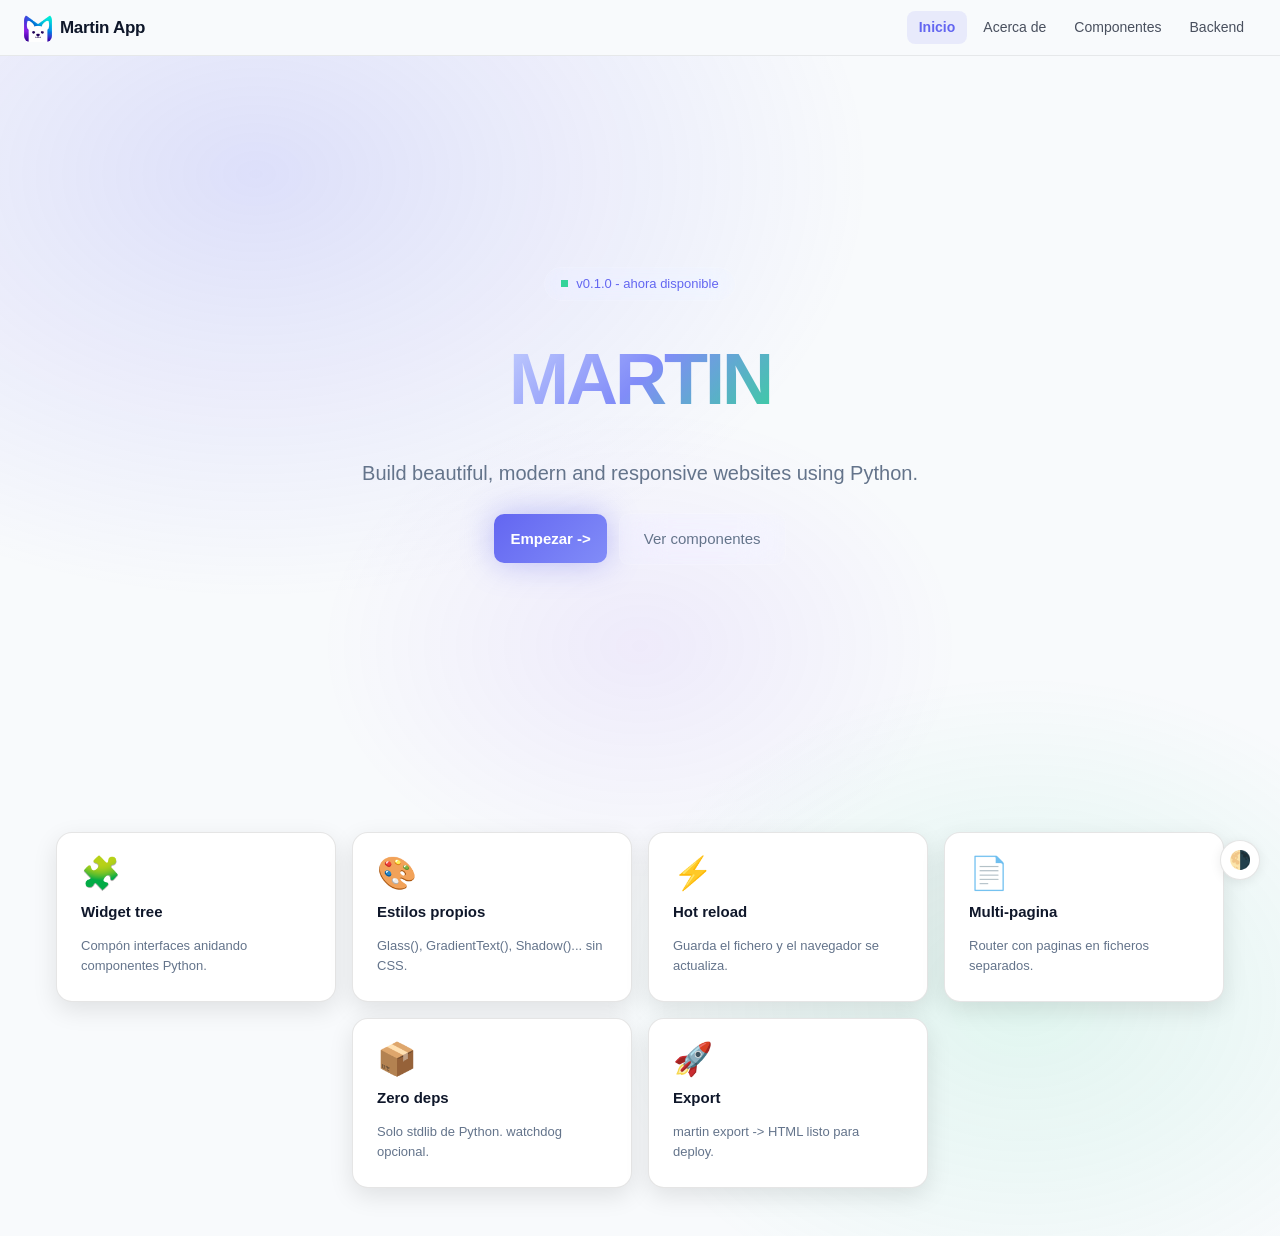
==== index.html @ 36a73778 "first commit" ====
<!DOCTYPE html>
<html lang="es" data-theme="auto">
<head>
  <meta charset="UTF-8">
  <meta name="viewport" content="width=device-width, initial-scale=1.0">
  <title>MARTIN</title>
  <meta name="description" content="Build beautiful, modern and responsive websites using Python.">
  <meta name="robots" content="index,follow,max-snippet:-1,max-image-preview:large">
  <meta property="og:type" content="website">
  <meta property="og:title" content="MARTIN">
  <meta property="og:description" content="Build beautiful, modern and responsive websites using Python.">
  <meta property="og:site_name" content="Martin App">
  <meta property="og:locale" content="es">
  <meta name="twitter:card" content="summary">
  <meta name="twitter:title" content="MARTIN">
  <meta name="twitter:description" content="Build beautiful, modern and responsive websites using Python.">
  <link rel="icon" type="image/webp" href="assets-icon.webp.html">
  <meta http-equiv="X-UA-Compatible" content="IE=edge">
  <meta name="theme-color" content="#6366f1">
  
  


  <link rel="stylesheet" href="css/base.css">
  <link rel="stylesheet" href="css/nav.css">
  <link rel="stylesheet" href="css/index.css">
  <script src="js/select.js" defer></script>
  <script src="js/nav.js" defer></script>
</head>
<body>
  
<nav class="martin-nav"><a href="index.html" class="mn-logo"><img src="assets/icon.webp" alt=""><span>Martin App</span></a><div class="mn-links"><a href="index.html" class="active">Inicio</a><a href="about.html">Acerca de</a><a href="components.html">Componentes</a><a href="api-example.html">Backend</a></div><button class="mn-burger" aria-label="Menú"><span></span><span></span><span></span></button><div class="mn-drawer"><a href="index.html" class="active">Inicio</a><a href="about.html">Acerca de</a><a href="components.html">Componentes</a><a href="api-example.html">Backend</a></div></nav>
  
  <div class="m-0"><div class="m-1"><div class="m-2"><span class="m-3"></span><span class="m-4">v0.1.0 - ahora disponible</span></div><h1 class="m-5">MARTIN</h1><p class="m-6">Build beautiful, modern and responsive websites using Python.</p><div class="m-7"><button class="m-8">Empezar -></button><a href="components.html" class="m-9">Ver componentes</a></div></div><div class="m-10"><div class="m-11"><span class="m-12" aria-hidden="true">🧩</span><h3 class="m-13">Widget tree</h3><span class="m-14">Compón interfaces anidando componentes Python.</span></div><div class="m-15"><span class="m-16" aria-hidden="true">🎨</span><h3 class="m-17">Estilos propios</h3><span class="m-18">Glass(), GradientText(), Shadow()... sin CSS.</span></div><div class="m-19"><span class="m-20" aria-hidden="true">⚡</span><h3 class="m-21">Hot reload</h3><span class="m-22">Guarda el fichero y el navegador se actualiza.</span></div><div class="m-23"><span class="m-24" aria-hidden="true">📄</span><h3 class="m-25">Multi-pagina</h3><span class="m-26">Router con paginas en ficheros separados.</span></div><div class="m-27"><span class="m-28" aria-hidden="true">📦</span><h3 class="m-29">Zero deps</h3><span class="m-30">Solo stdlib de Python. watchdog opcional.</span></div><div class="m-31"><span class="m-32" aria-hidden="true">🚀</span><h3 class="m-33">Export</h3><span class="m-34">martin export -> HTML listo para deploy.</span></div></div><style>@keyframes pulse{0%%,100%%{opacity:1;transform:scale(1)}50%%{opacity:.5;transform:scale(.8)}}</style></div>
  
  <button id="_martin_theme_btn" onclick="window._martinCycleTheme()" title="Cambiar tema" class="m-35" onmouseover="this.style.borderColor='var(--accent)'" onmouseout="this.style.borderColor=''">&#127763;</button>
  
  <script src="js/index.js"></script>
</body>
</html>
---- css/base.css ----
/* Martin — base.css */
*, *::before, *::after { box-sizing: border-box; margin: 0; padding: 0; }
html, body {
  font-family: -apple-system, BlinkMacSystemFont, 'Segoe UI', sans-serif;
  line-height: 1.5; min-height: 100vh;
  background: var(--bg); color: var(--text);
}
img { display: block; max-width: 100%; }
a   { color: inherit; }
@keyframes pulse  { 0%,100%{opacity:1;transform:scale(1)} 50%{opacity:.5;transform:scale(.8)} }
@keyframes fadeUp { from{opacity:0;transform:translateY(20px)} to{opacity:1;transform:translateY(0)} }
@keyframes float  { 0%,100%{transform:translate(0,0) scale(1)} 33%{transform:translate(30px,-20px) scale(1.05)} 66%{transform:translate(-20px,15px) scale(.97)} }
::-webkit-scrollbar { width:6px }
::-webkit-scrollbar-track { background:transparent }
::-webkit-scrollbar-thumb { background:rgba(129,140,248,.3); border-radius:3px }

/* Temas */
[data-theme="light"], .theme-light {
  --bg:#f8fafc; --bg-secondary:#f1f5f9; --surface:#ffffff; --surface-2:#f3f4f6;
  --border:rgba(0,0,0,0.10); --border-input:#d1d5db;
  --text:#0f172a; --text-muted:#64748b; --text-placeholder:#94a3b8;
  --input-bg:#ffffff; --input-color:#0f172a;
  --accent:#6366f1; --accent-hover:#4f46e5;
  --shadow:0 2px 12px rgba(0,0,0,0.08);
  --nav-bg:rgba(248,250,252,0.92); --nav-border:rgba(0,0,0,0.07); --nav-text:rgba(15,23,42,0.70);
  --dropdown-bg:#ffffff;
}
[data-theme="dark"], .theme-dark {
  --bg:#060818; --bg-secondary:#0d1117; --surface:rgba(255,255,255,0.05); --surface-2:rgba(255,255,255,0.03);
  --border:rgba(255,255,255,0.08); --border-input:rgba(255,255,255,0.15);
  --text:#f1f5f9; --text-muted:rgba(148,163,184,0.8); --text-placeholder:rgba(148,163,184,0.45);
  --input-bg:rgba(255,255,255,0.06); --input-color:#f1f5f9;
  --accent:#818cf8; --accent-hover:#6366f1;
  --shadow:0 4px 24px rgba(0,0,0,0.35);
  --nav-bg:rgba(6,8,24,0.88); --nav-border:rgba(255,255,255,0.08); --nav-text:rgba(203,213,225,0.75);
  --dropdown-bg:#1a1d2e;
}
@media (prefers-color-scheme: dark) {
  [data-theme="auto"] {
    --bg:#060818; --bg-secondary:#0d1117; --surface:rgba(255,255,255,0.05); --surface-2:rgba(255,255,255,0.03);
    --border:rgba(255,255,255,0.08); --border-input:rgba(255,255,255,0.15);
    --text:#f1f5f9; --text-muted:rgba(148,163,184,0.8); --text-placeholder:rgba(148,163,184,0.45);
    --input-bg:rgba(255,255,255,0.06); --input-color:#f1f5f9;
    --accent:#818cf8; --accent-hover:#6366f1; --shadow:0 4px 24px rgba(0,0,0,0.35);
    --nav-bg:rgba(6,8,24,0.88); --nav-border:rgba(255,255,255,0.08); --nav-text:rgba(203,213,225,0.75);
    --dropdown-bg:#1a1d2e;
  }
}
@media (prefers-color-scheme: light) {
  [data-theme="auto"] {
    --bg:#f8fafc; --bg-secondary:#f1f5f9; --surface:#ffffff; --surface-2:#f3f4f6;
    --border:rgba(0,0,0,0.10); --border-input:#d1d5db;
    --text:#0f172a; --text-muted:#64748b; --text-placeholder:#94a3b8;
    --input-bg:#ffffff; --input-color:#0f172a;
    --accent:#6366f1; --accent-hover:#4f46e5; --shadow:0 2px 12px rgba(0,0,0,0.08);
    --nav-bg:rgba(248,250,252,0.92); --nav-border:rgba(0,0,0,0.07); --nav-text:rgba(15,23,42,0.70);
    --dropdown-bg:#ffffff;
  }
}

/* Inputs themed */
input:not([type="checkbox"]):not([type="radio"]), select, textarea {
  background: var(--input-bg) !important; color: var(--input-color) !important;
  border-color: var(--border-input) !important;
}
input::placeholder, textarea::placeholder { color: var(--text-placeholder) !important; }
input:focus:not([type="checkbox"]), select:focus, textarea:focus {
  border-color: var(--accent) !important;
  box-shadow: 0 0 0 3px rgba(99,102,241,0.15) !important;
  outline: none !important;
}
.pw-opt, .pw-mopt { color: var(--text) !important; }
.pw-opt:hover, .pw-mopt:hover { background: var(--surface-2) !important; }
---- css/nav.css ----
/* Martin — nav.css */
nav.martin-nav {
  display: flex; align-items: center; padding: 0 24px; height: 56px;
  background: var(--nav-bg); backdrop-filter: blur(20px); -webkit-backdrop-filter: blur(20px);
  border-bottom: 1px solid var(--nav-border);
  position: sticky; top: 0; z-index: 200; gap: 0;
}
nav.martin-nav .mn-logo {
  display: flex; align-items: center; gap: 8px;
  text-decoration: none; font-weight: 800; font-size: 17px;
  letter-spacing: -0.3px; color: var(--text); flex-shrink: 0; margin-right: auto;
}
nav.martin-nav .mn-logo img { height: 28px; width: 28px; object-fit: contain; border-radius: 6px; }
nav.martin-nav .mn-links { display: flex; align-items: center; gap: 4px; }
nav.martin-nav .mn-links a {
  text-decoration: none; font-size: 14px; font-weight: 500; color: var(--nav-text);
  padding: 6px 12px; border-radius: 8px; transition: color .2s, background .2s;
}
nav.martin-nav .mn-links a:hover { color: var(--text); background: rgba(128,128,128,0.08); }
nav.martin-nav .mn-links a.active { color: var(--accent); font-weight: 600; background: rgba(99,102,241,0.10); }
nav.martin-nav .mn-burger {
  display: none; flex-direction: column; justify-content: center; align-items: center;
  gap: 5px; width: 40px; height: 40px; background: none; border: none;
  cursor: pointer; padding: 4px; border-radius: 8px; transition: background .2s; flex-shrink: 0;
}
nav.martin-nav .mn-burger:hover { background: rgba(128,128,128,0.1); }
nav.martin-nav .mn-burger span {
  display: block; width: 22px; height: 2px; background: var(--text);
  border-radius: 2px; transition: transform .25s, opacity .25s;
}
nav.martin-nav.mn-open .mn-burger span:nth-child(1) { transform: translateY(7px) rotate(45deg); }
nav.martin-nav.mn-open .mn-burger span:nth-child(2) { opacity: 0; transform: scaleX(0); }
nav.martin-nav.mn-open .mn-burger span:nth-child(3) { transform: translateY(-7px) rotate(-45deg); }
nav.martin-nav .mn-drawer {
  display: none; position: fixed; top: 56px; left: 0; right: 0;
  background: var(--nav-bg); backdrop-filter: blur(20px); -webkit-backdrop-filter: blur(20px);
  border-bottom: 1px solid var(--nav-border);
  padding: 12px 16px 16px; flex-direction: column; gap: 4px;
  z-index: 199; box-shadow: 0 8px 32px rgba(0,0,0,0.15);
}
nav.martin-nav.mn-open .mn-drawer { display: flex; }
nav.martin-nav .mn-drawer a {
  text-decoration: none; font-size: 15px; font-weight: 500; color: var(--nav-text);
  padding: 10px 14px; border-radius: 10px; transition: color .15s, background .15s;
}
nav.martin-nav .mn-drawer a:hover { color: var(--text); background: rgba(128,128,128,0.08); }
nav.martin-nav .mn-drawer a.active { color: var(--accent); font-weight: 600; background: rgba(99,102,241,0.10); }
@media (max-width: 640px) {
  nav.martin-nav .mn-links { display: none; }
  nav.martin-nav .mn-burger { display: flex; }
}
---- css/index.css ----
/* index.css */

/* global */
*, *::before, *::after { box-sizing: border-box; margin: 0; padding: 0; }
    body { font-family: -apple-system, BlinkMacSystemFont, 'Segoe UI', sans-serif;
           line-height: 1.5; min-height: 100vh; }
    img { display: block; max-width: 100%; }
    a { color: inherit; }
    
/* ── Tema claro ── */
[data-theme="light"], .theme-light {
  --bg:           #f8fafc;
  --bg-secondary: #f1f5f9;
  --surface:      #ffffff;
  --surface-2:    #f3f4f6;
  --border:       rgba(0,0,0,0.10);
  --border-input: #d1d5db;
  --text:         #0f172a;
  --text-muted:   #64748b;
  --text-placeholder: #94a3b8;
  --input-bg:     #ffffff;
  --input-color:  #0f172a;
  --accent:       #6366f1;
  --accent-hover: #4f46e5;
  --glass-bg:     rgba(255,255,255,0.65);
  --glass-border: rgba(0,0,0,0.08);
  --shadow:       0 2px 12px rgba(0,0,0,0.08);
  --nav-bg:       rgba(248,250,252,0.90);
  --nav-border:   rgba(0,0,0,0.07);
  --nav-text:     rgba(15,23,42,0.75);
  --dropdown-bg:  #ffffff;
}

/* ── Tema oscuro ── */
[data-theme="dark"], .theme-dark {
  --bg:           #060818;
  --bg-secondary: #0d1117;
  --surface:      rgba(255,255,255,0.05);
  --surface-2:    rgba(255,255,255,0.03);
  --border:       rgba(255,255,255,0.08);
  --border-input: rgba(255,255,255,0.15);
  --text:         #f1f5f9;
  --text-muted:   rgba(148,163,184,0.8);
  --text-placeholder: rgba(148,163,184,0.45);
  --input-bg:     rgba(255,255,255,0.06);
  --input-color:  #f1f5f9;
  --accent:       #818cf8;
  --accent-hover: #6366f1;
  --glass-bg:     rgba(255,255,255,0.07);
  --glass-border: rgba(255,255,255,0.12);
  --shadow:       0 4px 24px rgba(0,0,0,0.35);
  --nav-bg:       rgba(6,8,24,0.85);
  --nav-border:   rgba(255,255,255,0.08);
  --nav-text:     rgba(203,213,225,0.75);
  --dropdown-bg:  #1a1d2e;
}

/* ── Auto: usa preferencia del sistema ── */
@media (prefers-color-scheme: dark) {
  [data-theme="auto"] {
    --bg:           #060818;
    --bg-secondary: #0d1117;
    --surface:      rgba(255,255,255,0.05);
    --surface-2:    rgba(255,255,255,0.03);
    --border:       rgba(255,255,255,0.08);
    --border-input: rgba(255,255,255,0.15);
    --text:         #f1f5f9;
    --text-muted:   rgba(148,163,184,0.8);
    --text-placeholder: rgba(148,163,184,0.45);
    --input-bg:     rgba(255,255,255,0.06);
    --input-color:  #f1f5f9;
    --accent:       #818cf8;
    --accent-hover: #6366f1;
    --glass-bg:     rgba(255,255,255,0.07);
    --glass-border: rgba(255,255,255,0.12);
    --shadow:       0 4px 24px rgba(0,0,0,0.35);
    --nav-bg:       rgba(6,8,24,0.85);
    --nav-border:   rgba(255,255,255,0.08);
    --nav-text:     rgba(203,213,225,0.75);
  --dropdown-bg:  #1a1d2e;
  }
}
@media (prefers-color-scheme: light) {
  [data-theme="auto"] {
    --bg:           #f8fafc;
    --bg-secondary: #f1f5f9;
    --surface:      #ffffff;
    --surface-2:    #f3f4f6;
    --border:       rgba(0,0,0,0.10);
    --border-input: #d1d5db;
    --text:         #0f172a;
    --text-muted:   #64748b;
    --text-placeholder: #94a3b8;
    --input-bg:     #ffffff;
    --input-color:  #0f172a;
    --accent:       #6366f1;
    --accent-hover: #4f46e5;
    --glass-bg:     rgba(255,255,255,0.65);
    --glass-border: rgba(0,0,0,0.08);
    --shadow:       0 2px 12px rgba(0,0,0,0.08);
    --nav-bg:       rgba(248,250,252,0.90);
    --nav-border:   rgba(0,0,0,0.07);
    --nav-text:     rgba(15,23,42,0.75);
  --dropdown-bg:  #ffffff;
  }
}

/* ── Estilos base que usan las variables ── */
html, body {
  background: var(--bg);
  color: var(--text);
}

/* Inputs themed */
input:not([type="checkbox"]):not([type="radio"]),
select,
textarea {
  background:   var(--input-bg)     !important;
  color:        var(--input-color)  !important;
  border-color: var(--border-input) !important;
}
input::placeholder,
textarea::placeholder {
  color: var(--text-placeholder) !important;
}
input:focus:not([type="checkbox"]),
select:focus,
textarea:focus {
  border-color: var(--accent) !important;
  box-shadow: 0 0 0 3px rgba(99,102,241,0.15) !important;
  outline: none !important;
}

/* Select nativo */
select {
  background: var(--input-bg) !important;
  color: var(--input-color) !important;
}

/* Select custom dropdown */
.pw-select-drop {
  background: var(--surface) !important;
  border-color: var(--border-input) !important;
  backdrop-filter: blur(12px);
}
.pw-opt, .pw-mopt {
  color: var(--text) !important;
}
.pw-opt:hover, .pw-mopt:hover {
  background: var(--surface-2) !important;
}

/* inline */
.m-0 { display: flex; flex-direction: column; gap: 8px; align-items: stretch; justify-content: flex-start; background: radial-gradient(ellipse 80% 60% at 20% 10%, rgba(99,102,241,0.18) 0%, transparent 60%), radial-gradient(ellipse 60% 50% at 80% 80%, rgba(52,211,153,0.12) 0%, transparent 55%), radial-gradient(ellipse 50% 40% at 50% 50%, rgba(124,58,237,0.08) 0%, transparent 50%), var(--bg); min-height: 100vh; color: var(--text) }
.m-1 { display: flex; flex-direction: column; gap: 24px; align-items: stretch; justify-content: flex-start; align-items: center; text-align: center; min-height: 80vh; justify-content: center; padding: 80px }
.m-2 { display: flex; flex-direction: row; gap: 8px; align-items: center; justify-content: flex-start; background: rgba(255,255,255,0.06); backdrop-filter: blur(12px) saturate(180%); -webkit-backdrop-filter: blur(12px) saturate(180%); border: 1px solid rgba(255,255,255,0.12); border-radius: 999px; padding: 6px 16px; display: inline-flex; align-items: center }
.m-3 { width:7px;height:7px;border-radius:50%%;background:#34d399;animation:pulse 2s infinite }
.m-4 { font-size: 13px; color: var(--accent) }
.m-5 { background: linear-gradient(135deg, #c7d2fe, #818cf8, #34d399); -webkit-background-clip: text; background-clip: text; -webkit-text-fill-color: transparent; color: transparent; font-size: 72px; font-weight: 800; letter-spacing: -3px }
.m-6 { font-size: 20px; color: var(--text-muted); line-height: 1.6 }
.m-7 { display: flex; flex-direction: row; gap: 12px; align-items: center; justify-content: flex-start }
.m-8 { background: #3b82f6; color: #fff; border: none; padding: 8px 16px; border-radius: 6px; cursor: pointer; font-size: 14px; font-weight: 500; display: inline-flex; align-items: center; gap: 6px; text-decoration: none; border: none; font-size: 15px; font-weight: 700; box-shadow: 0 0 32px rgba(99,102,241,0.4); padding: 16px; color: white; background: linear-gradient(135deg, #6366f1, #818cf8); border-radius: 10px }
.m-9 { background: #3b82f6; color: #fff; border: none; padding: 8px 16px; border-radius: 6px; cursor: pointer; font-size: 14px; font-weight: 500; display: inline-flex; align-items: center; gap: 6px; text-decoration: none; background: rgba(255,255,255,0.06); backdrop-filter: blur(20px) saturate(180%); -webkit-backdrop-filter: blur(20px) saturate(180%); border: 1px solid rgba(255,255,255,0.12); border-radius: 10px; color: var(--text-muted); font-size: 15px; padding: 14px 24px }
.m-10 { display: flex; flex-direction: row; gap: 16px; align-items: center; justify-content: flex-start; flex-wrap: wrap; justify-content: center; padding: 48px }
.m-11 { display: flex; flex-direction: column; gap: 12px; align-items: stretch; justify-content: flex-start; background: var(--surface); border: 1px solid var(--border); border-radius: 16px; box-shadow: 0px 8px 24px 0px rgba(0,0,0,0.1); width: 280px; transition: transform 0.2s; padding: 24px }
.m-12 { font-size: 32px; line-height: 1; display:inline-flex; align-items:center }
.m-13 { font-size: 15px; color: var(--text); font-weight: 700 }
.m-14 { font-size: 13px; color: var(--text-muted); line-height: 1.6 }
.m-15 { display: flex; flex-direction: column; gap: 12px; align-items: stretch; justify-content: flex-start; background: var(--surface); border: 1px solid var(--border); border-radius: 16px; box-shadow: 0px 8px 24px 0px rgba(0,0,0,0.1); width: 280px; transition: transform 0.2s; padding: 24px }
.m-16 { font-size: 32px; line-height: 1; display:inline-flex; align-items:center }
.m-17 { font-size: 15px; color: var(--text); font-weight: 700 }
.m-18 { font-size: 13px; color: var(--text-muted); line-height: 1.6 }
.m-19 { display: flex; flex-direction: column; gap: 12px; align-items: stretch; justify-content: flex-start; background: var(--surface); border: 1px solid var(--border); border-radius: 16px; box-shadow: 0px 8px 24px 0px rgba(0,0,0,0.1); width: 280px; transition: transform 0.2s; padding: 24px }
.m-20 { font-size: 32px; line-height: 1; display:inline-flex; align-items:center }
.m-21 { font-size: 15px; color: var(--text); font-weight: 700 }
.m-22 { font-size: 13px; color: var(--text-muted); line-height: 1.6 }
.m-23 { display: flex; flex-direction: column; gap: 12px; align-items: stretch; justify-content: flex-start; background: var(--surface); border: 1px solid var(--border); border-radius: 16px; box-shadow: 0px 8px 24px 0px rgba(0,0,0,0.1); width: 280px; transition: transform 0.2s; padding: 24px }
.m-24 { font-size: 32px; line-height: 1; display:inline-flex; align-items:center }
.m-25 { font-size: 15px; color: var(--text); font-weight: 700 }
.m-26 { font-size: 13px; color: var(--text-muted); line-height: 1.6 }
.m-27 { display: flex; flex-direction: column; gap: 12px; align-items: stretch; justify-content: flex-start; background: var(--surface); border: 1px solid var(--border); border-radius: 16px; box-shadow: 0px 8px 24px 0px rgba(0,0,0,0.1); width: 280px; transition: transform 0.2s; padding: 24px }
.m-28 { font-size: 32px; line-height: 1; display:inline-flex; align-items:center }
.m-29 { font-size: 15px; color: var(--text); font-weight: 700 }
.m-30 { font-size: 13px; color: var(--text-muted); line-height: 1.6 }
.m-31 { display: flex; flex-direction: column; gap: 12px; align-items: stretch; justify-content: flex-start; background: var(--surface); border: 1px solid var(--border); border-radius: 16px; box-shadow: 0px 8px 24px 0px rgba(0,0,0,0.1); width: 280px; transition: transform 0.2s; padding: 24px }
.m-32 { font-size: 32px; line-height: 1; display:inline-flex; align-items:center }
.m-33 { font-size: 15px; color: var(--text); font-weight: 700 }
.m-34 { font-size: 13px; color: var(--text-muted); line-height: 1.6 }
.m-35 { position:fixed;bottom:20px;right:20px;z-index:9999;        width:40px;height:40px;border-radius:50%;font-size:18px;        border:1px solid var(--border);background:var(--surface);        cursor:pointer;box-shadow:var(--shadow);backdrop-filter:blur(12px);transition:all .2s }
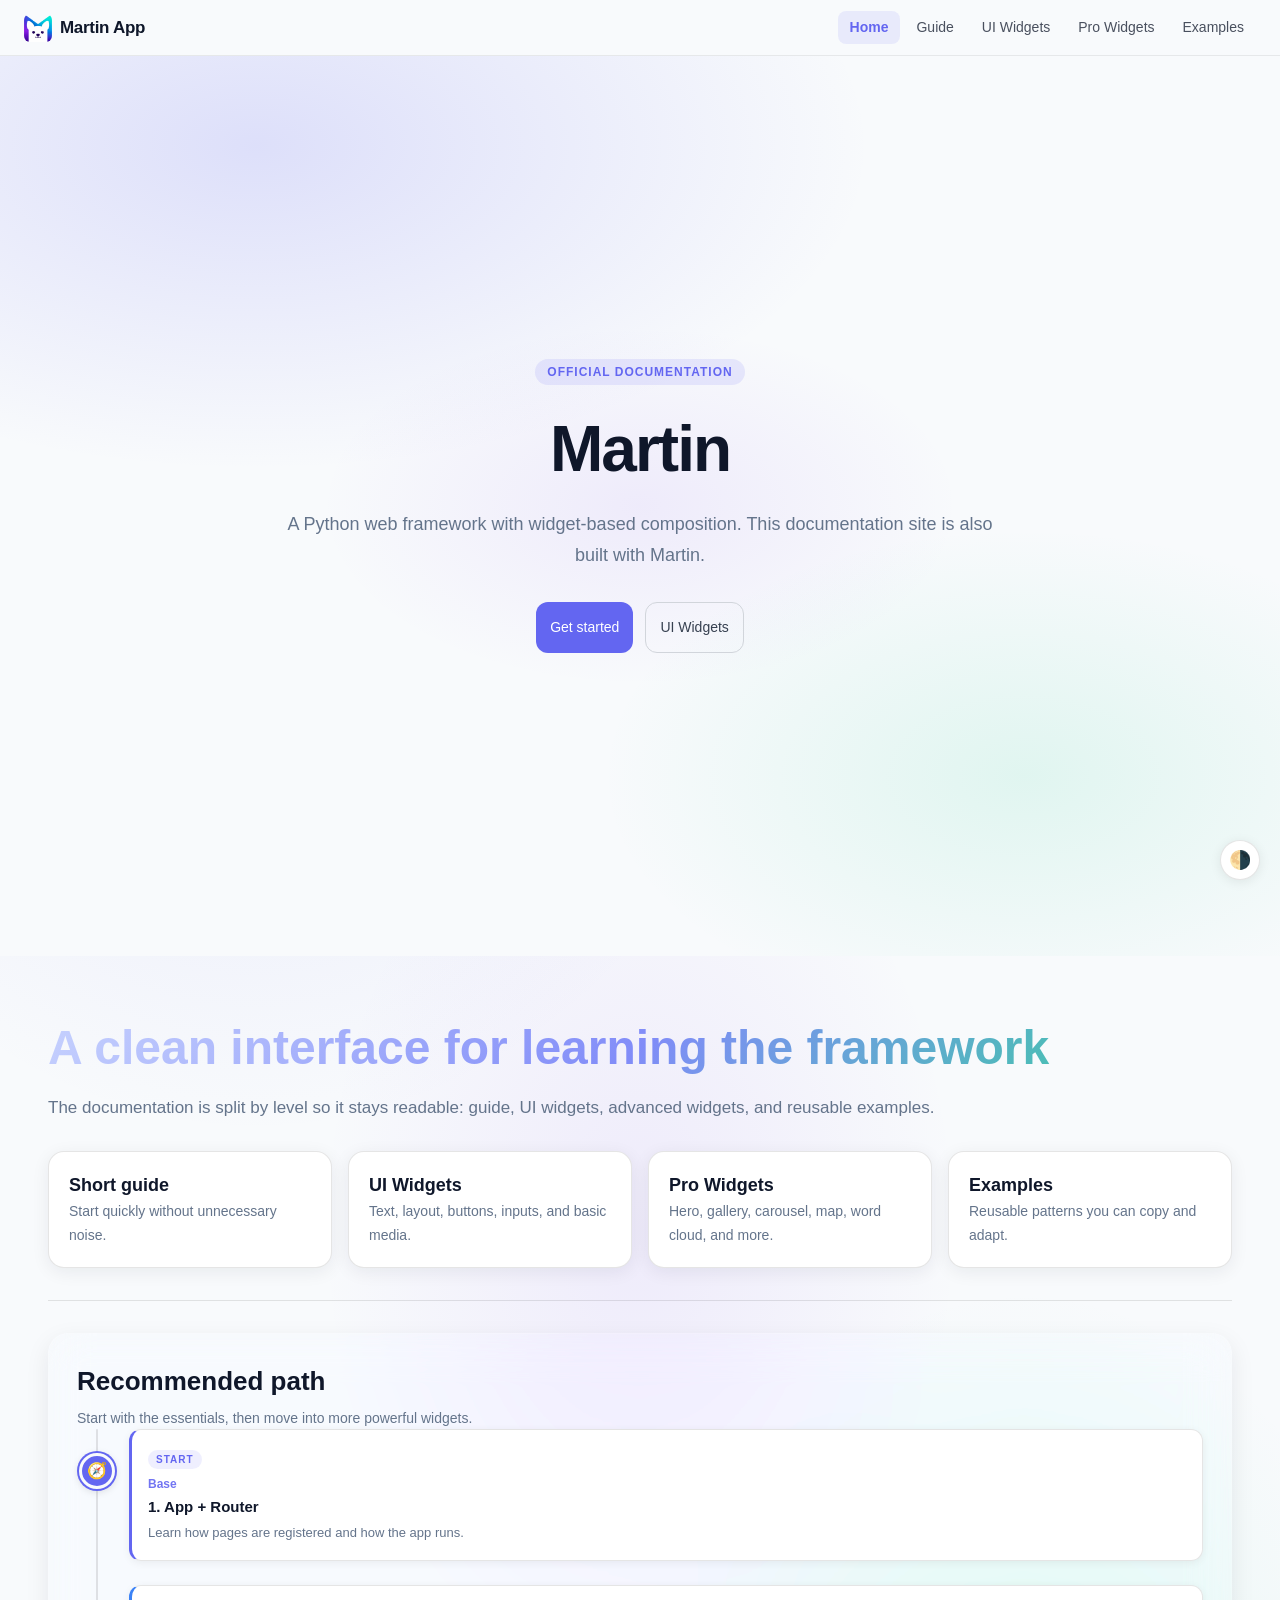
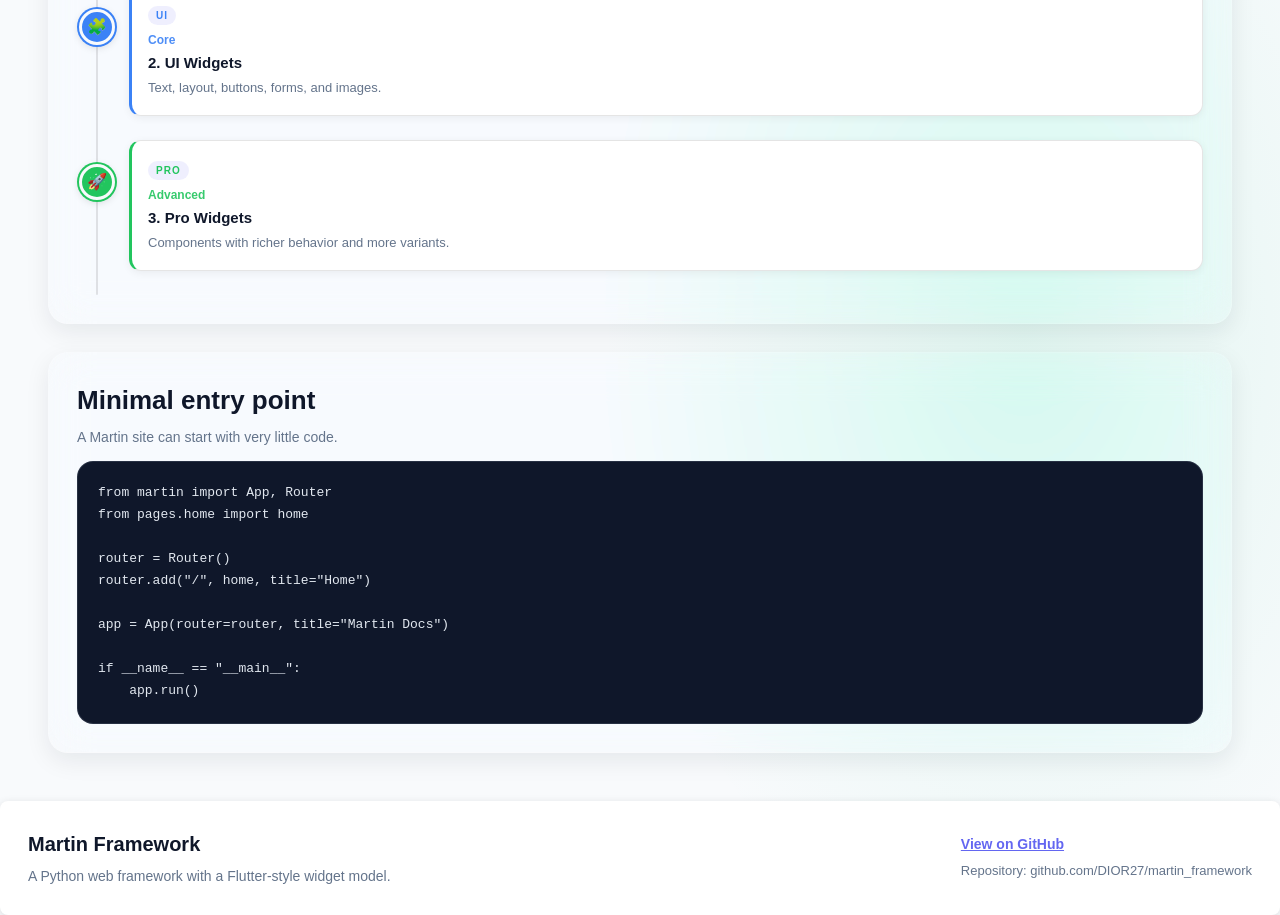
==== commit 6d79ca35: "up: site" ====
--- a/index.html
+++ b/index.html
@@ -3,17 +3,17 @@
 <head>
   <meta charset="UTF-8">
   <meta name="viewport" content="width=device-width, initial-scale=1.0">
-  <title>MARTIN</title>
-  <meta name="description" content="Build beautiful, modern and responsive websites using Python.">
+  <title>Martin Docs</title>
+  <meta name="description" content="Clean documentation for the Martin framework.">
   <meta name="robots" content="index,follow,max-snippet:-1,max-image-preview:large">
   <meta property="og:type" content="website">
-  <meta property="og:title" content="MARTIN">
-  <meta property="og:description" content="Build beautiful, modern and responsive websites using Python.">
+  <meta property="og:title" content="Martin Docs">
+  <meta property="og:description" content="Clean documentation for the Martin framework.">
   <meta property="og:site_name" content="Martin App">
   <meta property="og:locale" content="es">
   <meta name="twitter:card" content="summary">
-  <meta name="twitter:title" content="MARTIN">
-  <meta name="twitter:description" content="Build beautiful, modern and responsive websites using Python.">
+  <meta name="twitter:title" content="Martin Docs">
+  <meta name="twitter:description" content="Clean documentation for the Martin framework.">
   <link rel="icon" type="image/webp" href="assets-icon.webp.html">
   <meta http-equiv="X-UA-Compatible" content="IE=edge">
   <meta name="theme-color" content="#6366f1">
@@ -29,11 +29,20 @@
 </head>
 <body>
   
-<nav class="martin-nav"><a href="index.html" class="mn-logo"><img src="assets/icon.webp" alt=""><span>Martin App</span></a><div class="mn-links"><a href="index.html" class="active">Inicio</a><a href="about.html">Acerca de</a><a href="components.html">Componentes</a><a href="api-example.html">Backend</a></div><button class="mn-burger" aria-label="Menú"><span></span><span></span><span></span></button><div class="mn-drawer"><a href="index.html" class="active">Inicio</a><a href="about.html">Acerca de</a><a href="components.html">Componentes</a><a href="api-example.html">Backend</a></div></nav>
+<nav class="martin-nav"><a href="index.html" class="mn-logo"><img src="assets/icon.webp" alt=""><span>Martin App</span></a><div class="mn-links"><a href="index.html" class="active">Home</a><a href="getting-started.html">Guide</a><a href="widgets-ui.html">UI Widgets</a><a href="widgets-pro.html">Pro Widgets</a><a href="examples.html">Examples</a></div><button class="mn-burger" aria-label="Menú"><span></span><span></span><span></span></button><div class="mn-drawer"><a href="index.html" class="active">Home</a><a href="getting-started.html">Guide</a><a href="widgets-ui.html">UI Widgets</a><a href="widgets-pro.html">Pro Widgets</a><a href="examples.html">Examples</a></div></nav>
   
-  <div class="m-0"><div class="m-1"><div class="m-2"><span class="m-3"></span><span class="m-4">v0.1.0 - ahora disponible</span></div><h1 class="m-5">MARTIN</h1><p class="m-6">Build beautiful, modern and responsive websites using Python.</p><div class="m-7"><button class="m-8">Empezar -></button><a href="components.html" class="m-9">Ver componentes</a></div></div><div class="m-10"><div class="m-11"><span class="m-12" aria-hidden="true">🧩</span><h3 class="m-13">Widget tree</h3><span class="m-14">Compón interfaces anidando componentes Python.</span></div><div class="m-15"><span class="m-16" aria-hidden="true">🎨</span><h3 class="m-17">Estilos propios</h3><span class="m-18">Glass(), GradientText(), Shadow()... sin CSS.</span></div><div class="m-19"><span class="m-20" aria-hidden="true">⚡</span><h3 class="m-21">Hot reload</h3><span class="m-22">Guarda el fichero y el navegador se actualiza.</span></div><div class="m-23"><span class="m-24" aria-hidden="true">📄</span><h3 class="m-25">Multi-pagina</h3><span class="m-26">Router con paginas en ficheros separados.</span></div><div class="m-27"><span class="m-28" aria-hidden="true">📦</span><h3 class="m-29">Zero deps</h3><span class="m-30">Solo stdlib de Python. watchdog opcional.</span></div><div class="m-31"><span class="m-32" aria-hidden="true">🚀</span><h3 class="m-33">Export</h3><span class="m-34">martin export -> HTML listo para deploy.</span></div></div><style>@keyframes pulse{0%%,100%%{opacity:1;transform:scale(1)}50%%{opacity:.5;transform:scale(.8)}}</style></div>
-  
-  <button id="_martin_theme_btn" onclick="window._martinCycleTheme()" title="Cambiar tema" class="m-35" onmouseover="this.style.borderColor='var(--accent)'" onmouseout="this.style.borderColor=''">&#127763;</button>
+  <div class="m-0"><div class="m-1"><div class="m-2"><div class="m-3"><div class="m-4"><div class="m-5"><span class="m-6">Official documentation</span></div><div class="m-7"><h1 class="m-8">Martin</h1></div><div class="m-9"><p class="m-10">A Python web framework with widget-based composition. This documentation site is also built with Martin.</p></div><div class="m-11"><a href="getting-started.html" class="m-12">Get started</a><a href="widgets-ui.html" class="m-13">UI Widgets</a></div></div></div></div></div><div class="m-14"><div class="m-15"><h1 class="m-16">A clean interface for learning the framework</h1><p class="m-17">The documentation is split by level so it stays readable: guide, UI widgets, advanced widgets, and reusable examples.</p></div><div class="m-18"><div class="m-19"><h3 class="m-20">Short guide</h3><span class="m-21">Start quickly without unnecessary noise.</span></div><div class="m-22"><h3 class="m-23">UI Widgets</h3><span class="m-24">Text, layout, buttons, inputs, and basic media.</span></div><div class="m-25"><h3 class="m-26">Pro Widgets</h3><span class="m-27">Hero, gallery, carousel, map, word cloud, and more.</span></div><div class="m-28"><h3 class="m-29">Examples</h3><span class="m-30">Reusable patterns you can copy and adapt.</span></div></div><div class="m-31"></div><div class="m-32"><div class="m-33"><h2 class="m-34">Recommended path</h2><span class="m-35">Start with the essentials, then move into more powerful widgets.</span></div><div class="m-36"><div class="m-37"></div><div class="m-38"><div class="m-39">🧭</div><div class="m-40"><span class="m-41">Start</span><br><span class="m-42">Base</span><div class="m-43">1. App + Router</div><div class="m-44">Learn how pages are registered and how the app runs.</div></div></div><div class="m-45"><div class="m-46">🧩</div><div class="m-47"><span class="m-48">UI</span><br><span class="m-49">Core</span><div class="m-50">2. UI Widgets</div><div class="m-51">Text, layout, buttons, forms, and images.</div></div></div><div class="m-52"><div class="m-53">🚀</div><div class="m-54"><span class="m-55">Pro</span><br><span class="m-56">Advanced</span><div class="m-57">3. Pro Widgets</div><div class="m-58">Components with richer behavior and more variants.</div></div></div></div></div><div class="m-59"><div class="m-60"><h2 class="m-61">Minimal entry point</h2><span class="m-62">A Martin site can start with very little code.</span></div><pre class="m-63"><code>from martin import App, Router
+from pages.home import home
+
+router = Router()
+router.add("/", home, title="Home")
+
+app = App(router=router, title="Martin Docs")
+
+if __name__ == "__main__":
+    app.run()</code></pre></div></div></div>
+  <div class="m-64"><div class="m-65"><div class="m-66"><h3 class="m-67">Martin Framework</h3><span class="m-68">A Python web framework with a Flutter-style widget model.</span></div><div class="m-69"><a href="https://github.com/DIOR27/martin_framework" class="m-70">View on GitHub</a><span class="m-71">Repository: github.com/DIOR27/martin_framework</span></div></div></div>
+  <button id="_martin_theme_btn" onclick="window._martinCycleTheme()" title="Cambiar tema" class="m-72" onmouseover="this.style.borderColor='var(--accent)'" onmouseout="this.style.borderColor=''">&#127763;</button>
   
   <script src="js/index.js"></script>
 </body>
--- a/css/index.css
+++ b/css/index.css
@@ -152,38 +152,75 @@
 
 /* inline */
 .m-0 { display: flex; flex-direction: column; gap: 8px; align-items: stretch; justify-content: flex-start; background: radial-gradient(ellipse 80% 60% at 20% 10%, rgba(99,102,241,0.18) 0%, transparent 60%), radial-gradient(ellipse 60% 50% at 80% 80%, rgba(52,211,153,0.12) 0%, transparent 55%), radial-gradient(ellipse 50% 40% at 50% 50%, rgba(124,58,237,0.08) 0%, transparent 50%), var(--bg); min-height: 100vh; color: var(--text) }
-.m-1 { display: flex; flex-direction: column; gap: 24px; align-items: stretch; justify-content: flex-start; align-items: center; text-align: center; min-height: 80vh; justify-content: center; padding: 80px }
-.m-2 { display: flex; flex-direction: row; gap: 8px; align-items: center; justify-content: flex-start; background: rgba(255,255,255,0.06); backdrop-filter: blur(12px) saturate(180%); -webkit-backdrop-filter: blur(12px) saturate(180%); border: 1px solid rgba(255,255,255,0.12); border-radius: 999px; padding: 6px 16px; display: inline-flex; align-items: center }
-.m-3 { width:7px;height:7px;border-radius:50%%;background:#34d399;animation:pulse 2s infinite }
-.m-4 { font-size: 13px; color: var(--accent) }
-.m-5 { background: linear-gradient(135deg, #c7d2fe, #818cf8, #34d399); -webkit-background-clip: text; background-clip: text; -webkit-text-fill-color: transparent; color: transparent; font-size: 72px; font-weight: 800; letter-spacing: -3px }
-.m-6 { font-size: 20px; color: var(--text-muted); line-height: 1.6 }
-.m-7 { display: flex; flex-direction: row; gap: 12px; align-items: center; justify-content: flex-start }
-.m-8 { background: #3b82f6; color: #fff; border: none; padding: 8px 16px; border-radius: 6px; cursor: pointer; font-size: 14px; font-weight: 500; display: inline-flex; align-items: center; gap: 6px; text-decoration: none; border: none; font-size: 15px; font-weight: 700; box-shadow: 0 0 32px rgba(99,102,241,0.4); padding: 16px; color: white; background: linear-gradient(135deg, #6366f1, #818cf8); border-radius: 10px }
-.m-9 { background: #3b82f6; color: #fff; border: none; padding: 8px 16px; border-radius: 6px; cursor: pointer; font-size: 14px; font-weight: 500; display: inline-flex; align-items: center; gap: 6px; text-decoration: none; background: rgba(255,255,255,0.06); backdrop-filter: blur(20px) saturate(180%); -webkit-backdrop-filter: blur(20px) saturate(180%); border: 1px solid rgba(255,255,255,0.12); border-radius: 10px; color: var(--text-muted); font-size: 15px; padding: 14px 24px }
-.m-10 { display: flex; flex-direction: row; gap: 16px; align-items: center; justify-content: flex-start; flex-wrap: wrap; justify-content: center; padding: 48px }
-.m-11 { display: flex; flex-direction: column; gap: 12px; align-items: stretch; justify-content: flex-start; background: var(--surface); border: 1px solid var(--border); border-radius: 16px; box-shadow: 0px 8px 24px 0px rgba(0,0,0,0.1); width: 280px; transition: transform 0.2s; padding: 24px }
-.m-12 { font-size: 32px; line-height: 1; display:inline-flex; align-items:center }
-.m-13 { font-size: 15px; color: var(--text); font-weight: 700 }
-.m-14 { font-size: 13px; color: var(--text-muted); line-height: 1.6 }
-.m-15 { display: flex; flex-direction: column; gap: 12px; align-items: stretch; justify-content: flex-start; background: var(--surface); border: 1px solid var(--border); border-radius: 16px; box-shadow: 0px 8px 24px 0px rgba(0,0,0,0.1); width: 280px; transition: transform 0.2s; padding: 24px }
-.m-16 { font-size: 32px; line-height: 1; display:inline-flex; align-items:center }
-.m-17 { font-size: 15px; color: var(--text); font-weight: 700 }
-.m-18 { font-size: 13px; color: var(--text-muted); line-height: 1.6 }
-.m-19 { display: flex; flex-direction: column; gap: 12px; align-items: stretch; justify-content: flex-start; background: var(--surface); border: 1px solid var(--border); border-radius: 16px; box-shadow: 0px 8px 24px 0px rgba(0,0,0,0.1); width: 280px; transition: transform 0.2s; padding: 24px }
-.m-20 { font-size: 32px; line-height: 1; display:inline-flex; align-items:center }
-.m-21 { font-size: 15px; color: var(--text); font-weight: 700 }
-.m-22 { font-size: 13px; color: var(--text-muted); line-height: 1.6 }
-.m-23 { display: flex; flex-direction: column; gap: 12px; align-items: stretch; justify-content: flex-start; background: var(--surface); border: 1px solid var(--border); border-radius: 16px; box-shadow: 0px 8px 24px 0px rgba(0,0,0,0.1); width: 280px; transition: transform 0.2s; padding: 24px }
-.m-24 { font-size: 32px; line-height: 1; display:inline-flex; align-items:center }
-.m-25 { font-size: 15px; color: var(--text); font-weight: 700 }
-.m-26 { font-size: 13px; color: var(--text-muted); line-height: 1.6 }
-.m-27 { display: flex; flex-direction: column; gap: 12px; align-items: stretch; justify-content: flex-start; background: var(--surface); border: 1px solid var(--border); border-radius: 16px; box-shadow: 0px 8px 24px 0px rgba(0,0,0,0.1); width: 280px; transition: transform 0.2s; padding: 24px }
-.m-28 { font-size: 32px; line-height: 1; display:inline-flex; align-items:center }
-.m-29 { font-size: 15px; color: var(--text); font-weight: 700 }
-.m-30 { font-size: 13px; color: var(--text-muted); line-height: 1.6 }
-.m-31 { display: flex; flex-direction: column; gap: 12px; align-items: stretch; justify-content: flex-start; background: var(--surface); border: 1px solid var(--border); border-radius: 16px; box-shadow: 0px 8px 24px 0px rgba(0,0,0,0.1); width: 280px; transition: transform 0.2s; padding: 24px }
-.m-32 { font-size: 32px; line-height: 1; display:inline-flex; align-items:center }
-.m-33 { font-size: 15px; color: var(--text); font-weight: 700 }
-.m-34 { font-size: 13px; color: var(--text-muted); line-height: 1.6 }
-.m-35 { position:fixed;bottom:20px;right:20px;z-index:9999;        width:40px;height:40px;border-radius:50%;font-size:18px;        border:1px solid var(--border);background:var(--surface);        cursor:pointer;box-shadow:var(--shadow);backdrop-filter:blur(12px);transition:all .2s }
+.m-1 { position:relative;min-height:440px;display:flex;flex-direction:column;justify-content:center;overflow:hidden; background: radial-gradient(ellipse 80% 60% at 20% 10%, rgba(99,102,241,0.18) 0%, transparent 60%), radial-gradient(ellipse 60% 50% at 80% 80%, rgba(52,211,153,0.12) 0%, transparent 55%), radial-gradient(ellipse 50% 40% at 50% 50%, rgba(124,58,237,0.08) 0%, transparent 50%), var(--bg); min-height: 100vh; color: var(--text) }
+.m-2 { position:relative;z-index:2;width:100%;display:flex;justify-content:center; }
+.m-3 { width:100%;max-width:800px;margin:0 auto;padding:80px 32px; }
+.m-4 { display:flex;flex-direction:column;align-items:center;text-align:center; }
+.m-5 { margin-bottom:16px; }
+.m-6 { display:inline-block;font-size:12px;font-weight:700;letter-spacing:1px;text-transform:uppercase;color:var(--accent);background:rgba(99,102,241,0.12);padding:4px 12px;border-radius:999px; }
+.m-7 { margin-bottom:12px; }
+.m-8 { font-size: 64px; font-weight: 800; letter-spacing: -2px }
+.m-9 { margin-bottom:32px; }
+.m-10 { font-size: 18px; color: var(--text-muted); line-height: 1.7 }
+.m-11 { display:flex;flex-wrap:wrap;gap:12px;justify-content:center; }
+.m-12 { background: #3b82f6; color: #fff; border: none; padding: 8px 16px; border-radius: 6px; cursor: pointer; font-size: 14px; font-weight: 500; display: inline-flex; align-items: center; gap: 6px; text-decoration: none; padding: 14px; color: white; background: #6366f1; border-radius: 12px }
+.m-13 { background: transparent; color: #374151; border: 1px solid #d1d5db; padding: 8px 16px; border-radius: 6px; cursor: pointer; font-size: 14px; font-weight: 500; display: inline-flex; align-items: center; gap: 6px; text-decoration: none; padding: 14px; border-radius: 12px }
+.m-14 { display: flex; flex-direction: column; gap: 28px; align-items: stretch; justify-content: flex-start; padding: 48px }
+.m-15 { display: flex; flex-direction: column; gap: 10px; align-items: stretch; justify-content: flex-start }
+.m-16 { background: linear-gradient(135deg, #c7d2fe, #818cf8, #34d399); -webkit-background-clip: text; background-clip: text; -webkit-text-fill-color: transparent; color: transparent; font-size: 48px; font-weight: 800 }
+.m-17 { font-size: 17px; color: var(--text-muted); line-height: 1.7 }
+.m-18 { display: flex; flex-direction: row; gap: 16px; align-items: center; justify-content: flex-start; flex-wrap: wrap }
+.m-19 { background: #ffffff; border-radius: 8px; box-shadow: 0 2px 8px rgba(0,0,0,0.12); background: var(--surface); border: 1px solid var(--border); min-width: 220px; flex: 1; border-radius: 16px; box-shadow: 0px 4px 18px 0px rgba(15,23,42,0.07); padding: 20px }
+.m-20 { font-size: 18px; font-weight: 800 }
+.m-21 { font-size: 14px; color: var(--text-muted); line-height: 1.6 }
+.m-22 { background: #ffffff; border-radius: 8px; box-shadow: 0 2px 8px rgba(0,0,0,0.12); background: var(--surface); border: 1px solid var(--border); min-width: 220px; flex: 1; border-radius: 16px; box-shadow: 0px 4px 18px 0px rgba(15,23,42,0.07); padding: 20px }
+.m-23 { font-size: 18px; font-weight: 800 }
+.m-24 { font-size: 14px; color: var(--text-muted); line-height: 1.6 }
+.m-25 { background: #ffffff; border-radius: 8px; box-shadow: 0 2px 8px rgba(0,0,0,0.12); background: var(--surface); border: 1px solid var(--border); min-width: 220px; flex: 1; border-radius: 16px; box-shadow: 0px 4px 18px 0px rgba(15,23,42,0.07); padding: 20px }
+.m-26 { font-size: 18px; font-weight: 800 }
+.m-27 { font-size: 14px; color: var(--text-muted); line-height: 1.6 }
+.m-28 { background: #ffffff; border-radius: 8px; box-shadow: 0 2px 8px rgba(0,0,0,0.12); background: var(--surface); border: 1px solid var(--border); min-width: 220px; flex: 1; border-radius: 16px; box-shadow: 0px 4px 18px 0px rgba(15,23,42,0.07); padding: 20px }
+.m-29 { font-size: 18px; font-weight: 800 }
+.m-30 { font-size: 14px; color: var(--text-muted); line-height: 1.6 }
+.m-31 { height:1px;width:100%;background:var(--border);margin:4px 0 }
+.m-32 { background: #ffffff; border-radius: 8px; box-shadow: 0 2px 8px rgba(0,0,0,0.12); background: rgba(255,255,255,0.04); backdrop-filter: blur(20px) saturate(180%); -webkit-backdrop-filter: blur(20px) saturate(180%); border: 1px solid rgba(255,255,255,0.12); border-radius: 20px; box-shadow: 0px 8px 24px 0px rgba(15,23,42,0.08); padding: 28px }
+.m-33 { display: flex; flex-direction: column; gap: 6px; align-items: stretch; justify-content: flex-start }
+.m-34 { font-size: 26px; font-weight: 800 }
+.m-35 { font-size: 14px; color: var(--text-muted); line-height: 1.6 }
+.m-36 { position:relative;display:flex;flex-direction:column;gap:0; }
+.m-37 { position:absolute;top:0;bottom:0;left:20px;width:2px;background:var(--border);transform:translateX(-50%);z-index:0;border-radius:2px }
+.m-38 { position:relative;display:flex;align-items:flex-start;padding-bottom:24px;min-height:64px; }
+.m-39 { position:absolute;left:20px;top:24px;transform:translate(-50%,-0%);z-index:1;width:36px;height:36px;border-radius:50%;background:#6366f1;border:3px solid var(--bg);box-shadow:0 0 0 2px #6366f1,0 2px 8px rgba(0,0,0,0.15);display:flex;align-items:center;justify-content:center;font-size:16px;line-height:1;flex-shrink:0; }
+.m-40 { margin-left:52px;margin-right:0;flex:1;background:var(--surface);border:1px solid var(--border);border-radius:12px;padding:16px;box-shadow:0 2px 8px rgba(0,0,0,0.06);border-left:3px solid #6366f1; }
+.m-41 { display:inline-block;font-size:10px;font-weight:700;letter-spacing:1px;text-transform:uppercase;color:#6366f1;background:rgba(99,102,241,0.10);padding:2px 8px;border-radius:999px;margin-bottom:6px; }
+.m-42 { font-size:12px;font-weight:600;color:#6366f1;opacity:0.9;margin-bottom:4px;display:block; }
+.m-43 { font-size:15px;font-weight:700;color:var(--text);margin-bottom:6px;line-height:1.3; }
+.m-44 { font-size:13px;color:var(--text-muted);line-height:1.6; }
+.m-45 { position:relative;display:flex;align-items:flex-start;padding-bottom:24px;min-height:64px; }
+.m-46 { position:absolute;left:20px;top:24px;transform:translate(-50%,-0%);z-index:1;width:36px;height:36px;border-radius:50%;background:#3b82f6;border:3px solid var(--bg);box-shadow:0 0 0 2px #3b82f6,0 2px 8px rgba(0,0,0,0.15);display:flex;align-items:center;justify-content:center;font-size:16px;line-height:1;flex-shrink:0; }
+.m-47 { margin-left:52px;margin-right:0;flex:1;background:var(--surface);border:1px solid var(--border);border-radius:12px;padding:16px;box-shadow:0 2px 8px rgba(0,0,0,0.06);border-left:3px solid #3b82f6; }
+.m-48 { display:inline-block;font-size:10px;font-weight:700;letter-spacing:1px;text-transform:uppercase;color:#3b82f6;background:rgba(99,102,241,0.10);padding:2px 8px;border-radius:999px;margin-bottom:6px; }
+.m-49 { font-size:12px;font-weight:600;color:#3b82f6;opacity:0.9;margin-bottom:4px;display:block; }
+.m-50 { font-size:15px;font-weight:700;color:var(--text);margin-bottom:6px;line-height:1.3; }
+.m-51 { font-size:13px;color:var(--text-muted);line-height:1.6; }
+.m-52 { position:relative;display:flex;align-items:flex-start;padding-bottom:24px;min-height:64px; }
+.m-53 { position:absolute;left:20px;top:24px;transform:translate(-50%,-0%);z-index:1;width:36px;height:36px;border-radius:50%;background:#22c55e;border:3px solid var(--bg);box-shadow:0 0 0 2px #22c55e,0 2px 8px rgba(0,0,0,0.15);display:flex;align-items:center;justify-content:center;font-size:16px;line-height:1;flex-shrink:0; }
+.m-54 { margin-left:52px;margin-right:0;flex:1;background:var(--surface);border:1px solid var(--border);border-radius:12px;padding:16px;box-shadow:0 2px 8px rgba(0,0,0,0.06);border-left:3px solid #22c55e; }
+.m-55 { display:inline-block;font-size:10px;font-weight:700;letter-spacing:1px;text-transform:uppercase;color:#22c55e;background:rgba(99,102,241,0.10);padding:2px 8px;border-radius:999px;margin-bottom:6px; }
+.m-56 { font-size:12px;font-weight:600;color:#22c55e;opacity:0.9;margin-bottom:4px;display:block; }
+.m-57 { font-size:15px;font-weight:700;color:var(--text);margin-bottom:6px;line-height:1.3; }
+.m-58 { font-size:13px;color:var(--text-muted);line-height:1.6; }
+.m-59 { background: #ffffff; border-radius: 8px; box-shadow: 0 2px 8px rgba(0,0,0,0.12); background: rgba(255,255,255,0.04); backdrop-filter: blur(20px) saturate(180%); -webkit-backdrop-filter: blur(20px) saturate(180%); border: 1px solid rgba(255,255,255,0.12); border-radius: 20px; box-shadow: 0px 8px 24px 0px rgba(15,23,42,0.08); padding: 28px }
+.m-60 { display: flex; flex-direction: column; gap: 6px; align-items: stretch; justify-content: flex-start }
+.m-61 { font-size: 26px; font-weight: 800 }
+.m-62 { font-size: 14px; color: var(--text-muted); line-height: 1.6 }
+.m-63 { margin-top:12px;padding:20px;border-radius:16px;overflow:auto;background:#0f172a;color:#e2e8f0;border:1px solid rgba(148,163,184,.18);font-size:13px;line-height:1.7 }
+.m-64 { background: #ffffff; border-radius: 8px; box-shadow: 0 2px 8px rgba(0,0,0,0.12); padding: 28px }
+.m-65 { display: flex; flex-direction: row; gap: 16px; align-items: center; justify-content: flex-start; flex-wrap: wrap; justify-content: space-between; align-items: center }
+.m-66 { display: flex; flex-direction: column; gap: 6px; align-items: stretch; justify-content: flex-start }
+.m-67 { font-size: 20px; font-weight: 800 }
+.m-68 { font-size: 14px; color: var(--text-muted); line-height: 1.6 }
+.m-69 { display: flex; flex-direction: column; gap: 6px; align-items: stretch; justify-content: flex-start }
+.m-70 { font-size: 14px; color: var(--accent); font-weight: 700 }
+.m-71 { font-size: 13px; color: var(--text-muted) }
+.m-72 { position:fixed;bottom:20px;right:20px;z-index:9999;        width:40px;height:40px;border-radius:50%;font-size:18px;        border:1px solid var(--border);background:var(--surface);        cursor:pointer;box-shadow:var(--shadow);backdrop-filter:blur(12px);transition:all .2s }
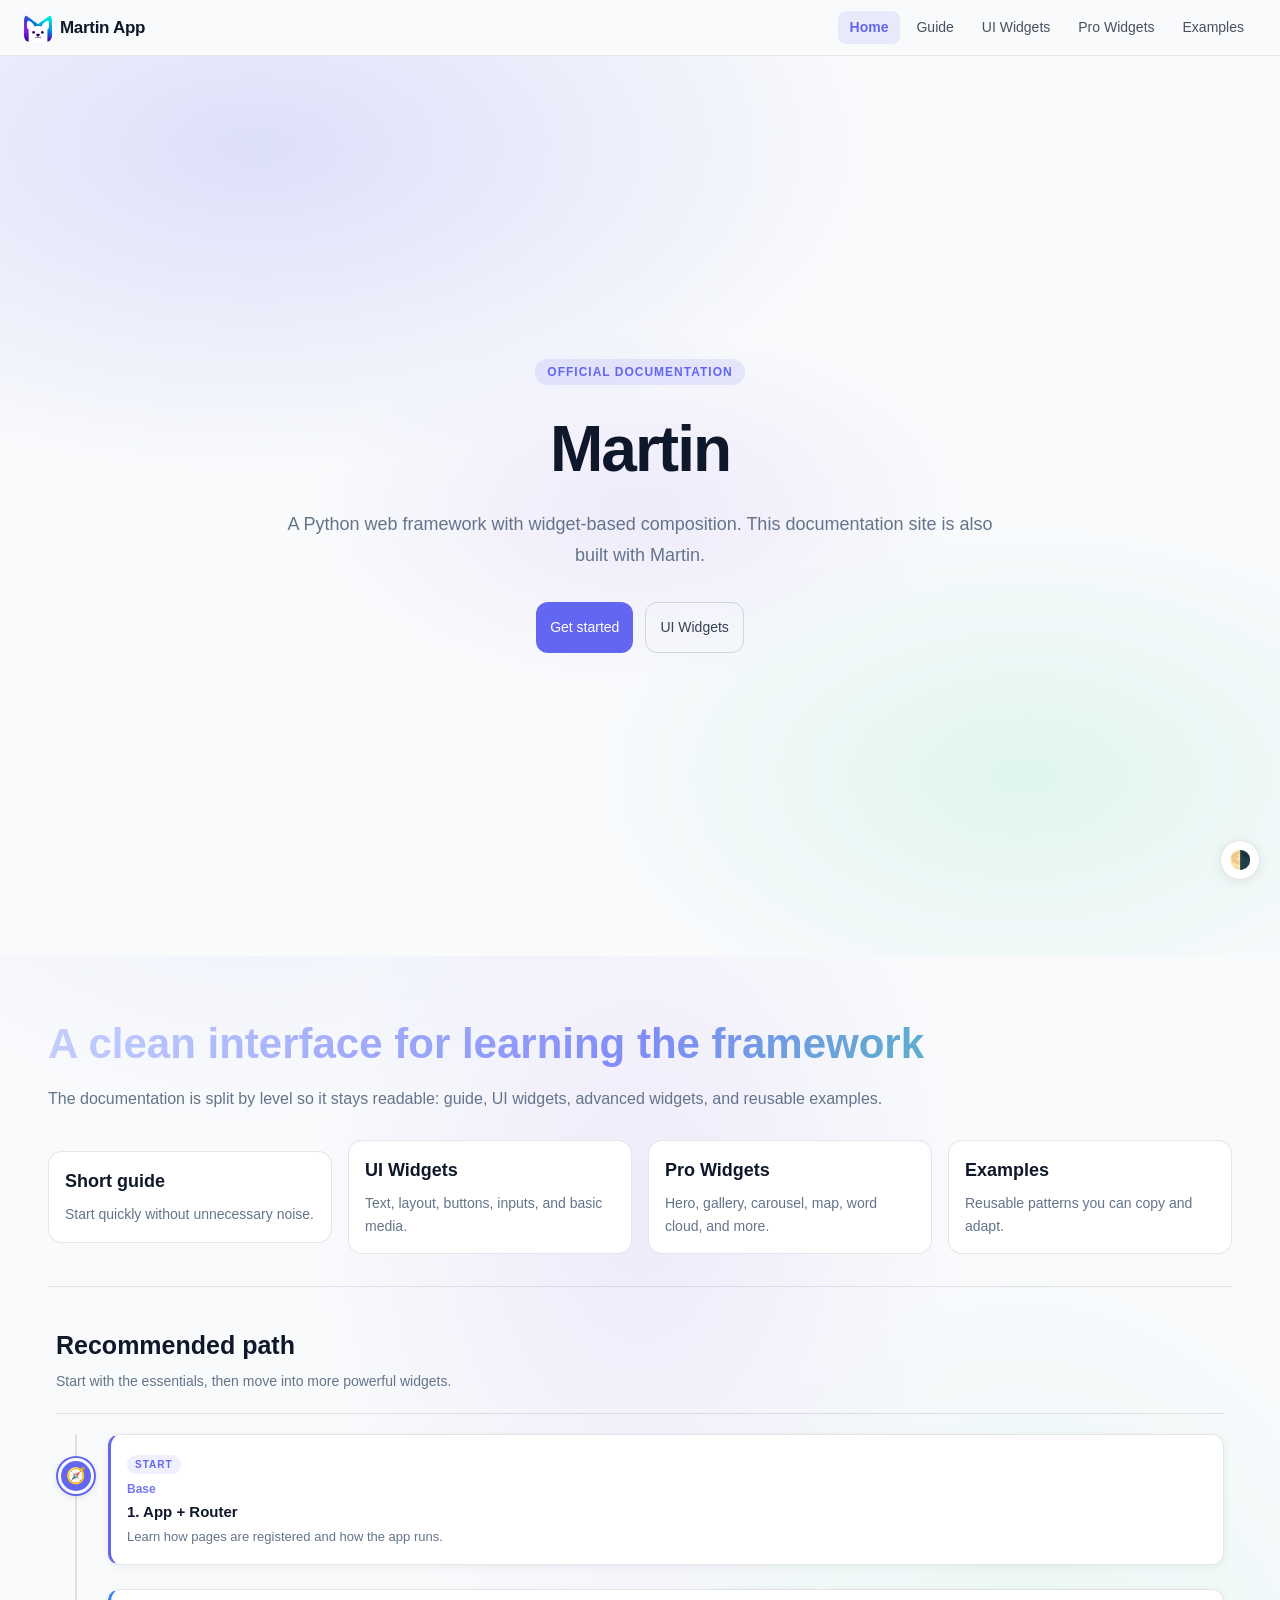
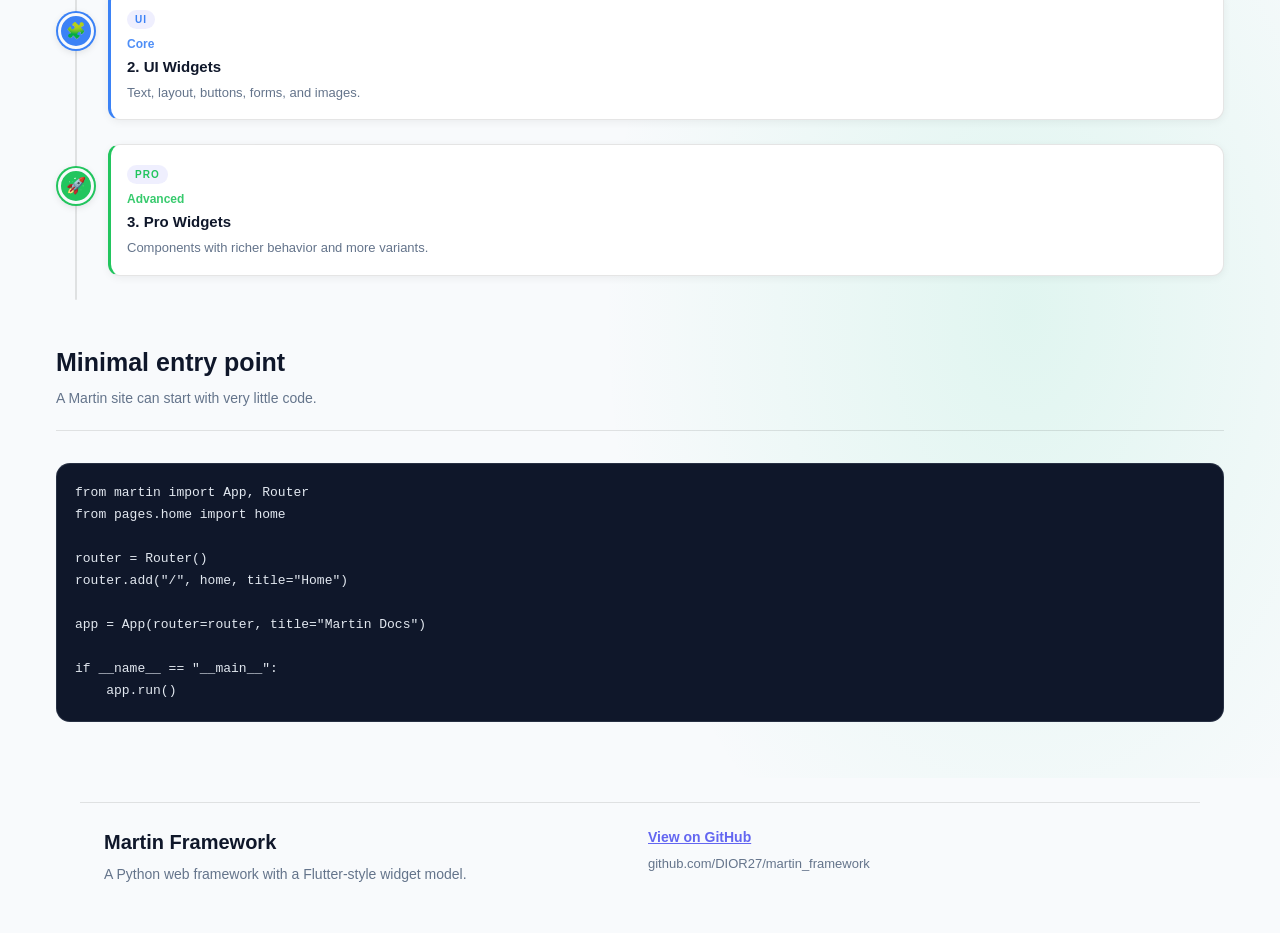
==== commit 6385a704: "up: site" ====
--- a/index.html
+++ b/index.html
@@ -31,7 +31,7 @@
   
 <nav class="martin-nav"><a href="index.html" class="mn-logo"><img src="assets/icon.webp" alt=""><span>Martin App</span></a><div class="mn-links"><a href="index.html" class="active">Home</a><a href="getting-started.html">Guide</a><a href="widgets-ui.html">UI Widgets</a><a href="widgets-pro.html">Pro Widgets</a><a href="examples.html">Examples</a></div><button class="mn-burger" aria-label="Menú"><span></span><span></span><span></span></button><div class="mn-drawer"><a href="index.html" class="active">Home</a><a href="getting-started.html">Guide</a><a href="widgets-ui.html">UI Widgets</a><a href="widgets-pro.html">Pro Widgets</a><a href="examples.html">Examples</a></div></nav>
   
-  <div class="m-0"><div class="m-1"><div class="m-2"><div class="m-3"><div class="m-4"><div class="m-5"><span class="m-6">Official documentation</span></div><div class="m-7"><h1 class="m-8">Martin</h1></div><div class="m-9"><p class="m-10">A Python web framework with widget-based composition. This documentation site is also built with Martin.</p></div><div class="m-11"><a href="getting-started.html" class="m-12">Get started</a><a href="widgets-ui.html" class="m-13">UI Widgets</a></div></div></div></div></div><div class="m-14"><div class="m-15"><h1 class="m-16">A clean interface for learning the framework</h1><p class="m-17">The documentation is split by level so it stays readable: guide, UI widgets, advanced widgets, and reusable examples.</p></div><div class="m-18"><div class="m-19"><h3 class="m-20">Short guide</h3><span class="m-21">Start quickly without unnecessary noise.</span></div><div class="m-22"><h3 class="m-23">UI Widgets</h3><span class="m-24">Text, layout, buttons, inputs, and basic media.</span></div><div class="m-25"><h3 class="m-26">Pro Widgets</h3><span class="m-27">Hero, gallery, carousel, map, word cloud, and more.</span></div><div class="m-28"><h3 class="m-29">Examples</h3><span class="m-30">Reusable patterns you can copy and adapt.</span></div></div><div class="m-31"></div><div class="m-32"><div class="m-33"><h2 class="m-34">Recommended path</h2><span class="m-35">Start with the essentials, then move into more powerful widgets.</span></div><div class="m-36"><div class="m-37"></div><div class="m-38"><div class="m-39">🧭</div><div class="m-40"><span class="m-41">Start</span><br><span class="m-42">Base</span><div class="m-43">1. App + Router</div><div class="m-44">Learn how pages are registered and how the app runs.</div></div></div><div class="m-45"><div class="m-46">🧩</div><div class="m-47"><span class="m-48">UI</span><br><span class="m-49">Core</span><div class="m-50">2. UI Widgets</div><div class="m-51">Text, layout, buttons, forms, and images.</div></div></div><div class="m-52"><div class="m-53">🚀</div><div class="m-54"><span class="m-55">Pro</span><br><span class="m-56">Advanced</span><div class="m-57">3. Pro Widgets</div><div class="m-58">Components with richer behavior and more variants.</div></div></div></div></div><div class="m-59"><div class="m-60"><h2 class="m-61">Minimal entry point</h2><span class="m-62">A Martin site can start with very little code.</span></div><pre class="m-63"><code>from martin import App, Router
+  <div class="m-0"><div class="m-1"><div class="m-2"><div class="m-3"><div class="m-4"><div class="m-5"><span class="m-6">Official documentation</span></div><div class="m-7"><h1 class="m-8">Martin</h1></div><div class="m-9"><p class="m-10">A Python web framework with widget-based composition. This documentation site is also built with Martin.</p></div><div class="m-11"><a href="getting-started.html" class="m-12">Get started</a><a href="widgets-ui.html" class="m-13">UI Widgets</a></div></div></div></div></div><div class="m-14"><div class="m-15"><h1 class="m-16">A clean interface for learning the framework</h1><p class="m-17">The documentation is split by level so it stays readable: guide, UI widgets, advanced widgets, and reusable examples.</p></div><div class="m-18"><div class="m-19"><h3 class="m-20">Short guide</h3><span class="m-21">Start quickly without unnecessary noise.</span></div><div class="m-22"><h3 class="m-23">UI Widgets</h3><span class="m-24">Text, layout, buttons, inputs, and basic media.</span></div><div class="m-25"><h3 class="m-26">Pro Widgets</h3><span class="m-27">Hero, gallery, carousel, map, word cloud, and more.</span></div><div class="m-28"><h3 class="m-29">Examples</h3><span class="m-30">Reusable patterns you can copy and adapt.</span></div></div><div class="m-31"></div><div class="m-32"><div class="m-33"><h2 class="m-34">Recommended path</h2><span class="m-35">Start with the essentials, then move into more powerful widgets.</span></div><div class="m-36"></div><div class="m-37"><div class="m-38"></div><div class="m-39"><div class="m-40">🧭</div><div class="m-41"><span class="m-42">Start</span><br><span class="m-43">Base</span><div class="m-44">1. App + Router</div><div class="m-45">Learn how pages are registered and how the app runs.</div></div></div><div class="m-46"><div class="m-47">🧩</div><div class="m-48"><span class="m-49">UI</span><br><span class="m-50">Core</span><div class="m-51">2. UI Widgets</div><div class="m-52">Text, layout, buttons, forms, and images.</div></div></div><div class="m-53"><div class="m-54">🚀</div><div class="m-55"><span class="m-56">Pro</span><br><span class="m-57">Advanced</span><div class="m-58">3. Pro Widgets</div><div class="m-59">Components with richer behavior and more variants.</div></div></div></div></div><div class="m-60"><div class="m-61"><h2 class="m-62">Minimal entry point</h2><span class="m-63">A Martin site can start with very little code.</span></div><div class="m-64"></div><pre class="m-65"><code>from martin import App, Router
 from pages.home import home
 
 router = Router()
@@ -41,8 +41,8 @@
 
 if __name__ == "__main__":
     app.run()</code></pre></div></div></div>
-  <div class="m-64"><div class="m-65"><div class="m-66"><h3 class="m-67">Martin Framework</h3><span class="m-68">A Python web framework with a Flutter-style widget model.</span></div><div class="m-69"><a href="https://github.com/DIOR27/martin_framework" class="m-70">View on GitHub</a><span class="m-71">Repository: github.com/DIOR27/martin_framework</span></div></div></div>
-  <button id="_martin_theme_btn" onclick="window._martinCycleTheme()" title="Cambiar tema" class="m-72" onmouseover="this.style.borderColor='var(--accent)'" onmouseout="this.style.borderColor=''">&#127763;</button>
+  <div class="m-66"><div class="m-67"><div class="m-68"><h3 class="m-69">Martin Framework</h3><span class="m-70">A Python web framework with a Flutter-style widget model.</span></div><div class="m-71"><a href="https://github.com/DIOR27/martin_framework" class="m-72">View on GitHub</a><span class="m-73">github.com/DIOR27/martin_framework</span></div></div></div>
+  <button id="_martin_theme_btn" onclick="window._martinCycleTheme()" title="Cambiar tema" class="m-74" onmouseover="this.style.borderColor='var(--accent)'" onmouseout="this.style.borderColor=''">&#127763;</button>
   
   <script src="js/index.js"></script>
 </body>
--- a/css/index.css
+++ b/css/index.css
@@ -166,61 +166,63 @@
 .m-12 { background: #3b82f6; color: #fff; border: none; padding: 8px 16px; border-radius: 6px; cursor: pointer; font-size: 14px; font-weight: 500; display: inline-flex; align-items: center; gap: 6px; text-decoration: none; padding: 14px; color: white; background: #6366f1; border-radius: 12px }
 .m-13 { background: transparent; color: #374151; border: 1px solid #d1d5db; padding: 8px 16px; border-radius: 6px; cursor: pointer; font-size: 14px; font-weight: 500; display: inline-flex; align-items: center; gap: 6px; text-decoration: none; padding: 14px; border-radius: 12px }
 .m-14 { display: flex; flex-direction: column; gap: 28px; align-items: stretch; justify-content: flex-start; padding: 48px }
-.m-15 { display: flex; flex-direction: column; gap: 10px; align-items: stretch; justify-content: flex-start }
-.m-16 { background: linear-gradient(135deg, #c7d2fe, #818cf8, #34d399); -webkit-background-clip: text; background-clip: text; -webkit-text-fill-color: transparent; color: transparent; font-size: 48px; font-weight: 800 }
-.m-17 { font-size: 17px; color: var(--text-muted); line-height: 1.7 }
+.m-15 { display: flex; flex-direction: column; gap: 10px; align-items: stretch; justify-content: flex-start; width: 100%; min-width: 0 }
+.m-16 { background: linear-gradient(135deg, #c7d2fe, #818cf8, #34d399); -webkit-background-clip: text; background-clip: text; -webkit-text-fill-color: transparent; color: transparent; font-size: 42px; font-weight: 800 }
+.m-17 { font-size: 16px; color: var(--text-muted); line-height: 1.7 }
 .m-18 { display: flex; flex-direction: row; gap: 16px; align-items: center; justify-content: flex-start; flex-wrap: wrap }
-.m-19 { background: #ffffff; border-radius: 8px; box-shadow: 0 2px 8px rgba(0,0,0,0.12); background: var(--surface); border: 1px solid var(--border); min-width: 220px; flex: 1; border-radius: 16px; box-shadow: 0px 4px 18px 0px rgba(15,23,42,0.07); padding: 20px }
+.m-19 { display: flex; flex-direction: column; gap: 8px; align-items: stretch; justify-content: flex-start; flex: 1 1 220px; min-width: 220px; background: var(--surface); border: 1px solid var(--border); border-radius: 14px; padding: 16px }
 .m-20 { font-size: 18px; font-weight: 800 }
 .m-21 { font-size: 14px; color: var(--text-muted); line-height: 1.6 }
-.m-22 { background: #ffffff; border-radius: 8px; box-shadow: 0 2px 8px rgba(0,0,0,0.12); background: var(--surface); border: 1px solid var(--border); min-width: 220px; flex: 1; border-radius: 16px; box-shadow: 0px 4px 18px 0px rgba(15,23,42,0.07); padding: 20px }
+.m-22 { display: flex; flex-direction: column; gap: 8px; align-items: stretch; justify-content: flex-start; flex: 1 1 220px; min-width: 220px; background: var(--surface); border: 1px solid var(--border); border-radius: 14px; padding: 16px }
 .m-23 { font-size: 18px; font-weight: 800 }
 .m-24 { font-size: 14px; color: var(--text-muted); line-height: 1.6 }
-.m-25 { background: #ffffff; border-radius: 8px; box-shadow: 0 2px 8px rgba(0,0,0,0.12); background: var(--surface); border: 1px solid var(--border); min-width: 220px; flex: 1; border-radius: 16px; box-shadow: 0px 4px 18px 0px rgba(15,23,42,0.07); padding: 20px }
+.m-25 { display: flex; flex-direction: column; gap: 8px; align-items: stretch; justify-content: flex-start; flex: 1 1 220px; min-width: 220px; background: var(--surface); border: 1px solid var(--border); border-radius: 14px; padding: 16px }
 .m-26 { font-size: 18px; font-weight: 800 }
 .m-27 { font-size: 14px; color: var(--text-muted); line-height: 1.6 }
-.m-28 { background: #ffffff; border-radius: 8px; box-shadow: 0 2px 8px rgba(0,0,0,0.12); background: var(--surface); border: 1px solid var(--border); min-width: 220px; flex: 1; border-radius: 16px; box-shadow: 0px 4px 18px 0px rgba(15,23,42,0.07); padding: 20px }
+.m-28 { display: flex; flex-direction: column; gap: 8px; align-items: stretch; justify-content: flex-start; flex: 1 1 220px; min-width: 220px; background: var(--surface); border: 1px solid var(--border); border-radius: 14px; padding: 16px }
 .m-29 { font-size: 18px; font-weight: 800 }
 .m-30 { font-size: 14px; color: var(--text-muted); line-height: 1.6 }
 .m-31 { height:1px;width:100%;background:var(--border);margin:4px 0 }
-.m-32 { background: #ffffff; border-radius: 8px; box-shadow: 0 2px 8px rgba(0,0,0,0.12); background: rgba(255,255,255,0.04); backdrop-filter: blur(20px) saturate(180%); -webkit-backdrop-filter: blur(20px) saturate(180%); border: 1px solid rgba(255,255,255,0.12); border-radius: 20px; box-shadow: 0px 8px 24px 0px rgba(15,23,42,0.08); padding: 28px }
-.m-33 { display: flex; flex-direction: column; gap: 6px; align-items: stretch; justify-content: flex-start }
-.m-34 { font-size: 26px; font-weight: 800 }
+.m-32 { display: flex; flex-direction: column; gap: 16px; align-items: stretch; justify-content: flex-start; width: 100%; min-width: 0; padding: 8px }
+.m-33 { display: flex; flex-direction: column; gap: 6px; align-items: stretch; justify-content: flex-start; width: 100%; min-width: 0 }
+.m-34 { font-size: 25px; font-weight: 800 }
 .m-35 { font-size: 14px; color: var(--text-muted); line-height: 1.6 }
-.m-36 { position:relative;display:flex;flex-direction:column;gap:0; }
-.m-37 { position:absolute;top:0;bottom:0;left:20px;width:2px;background:var(--border);transform:translateX(-50%);z-index:0;border-radius:2px }
-.m-38 { position:relative;display:flex;align-items:flex-start;padding-bottom:24px;min-height:64px; }
-.m-39 { position:absolute;left:20px;top:24px;transform:translate(-50%,-0%);z-index:1;width:36px;height:36px;border-radius:50%;background:#6366f1;border:3px solid var(--bg);box-shadow:0 0 0 2px #6366f1,0 2px 8px rgba(0,0,0,0.15);display:flex;align-items:center;justify-content:center;font-size:16px;line-height:1;flex-shrink:0; }
-.m-40 { margin-left:52px;margin-right:0;flex:1;background:var(--surface);border:1px solid var(--border);border-radius:12px;padding:16px;box-shadow:0 2px 8px rgba(0,0,0,0.06);border-left:3px solid #6366f1; }
-.m-41 { display:inline-block;font-size:10px;font-weight:700;letter-spacing:1px;text-transform:uppercase;color:#6366f1;background:rgba(99,102,241,0.10);padding:2px 8px;border-radius:999px;margin-bottom:6px; }
-.m-42 { font-size:12px;font-weight:600;color:#6366f1;opacity:0.9;margin-bottom:4px;display:block; }
-.m-43 { font-size:15px;font-weight:700;color:var(--text);margin-bottom:6px;line-height:1.3; }
-.m-44 { font-size:13px;color:var(--text-muted);line-height:1.6; }
-.m-45 { position:relative;display:flex;align-items:flex-start;padding-bottom:24px;min-height:64px; }
-.m-46 { position:absolute;left:20px;top:24px;transform:translate(-50%,-0%);z-index:1;width:36px;height:36px;border-radius:50%;background:#3b82f6;border:3px solid var(--bg);box-shadow:0 0 0 2px #3b82f6,0 2px 8px rgba(0,0,0,0.15);display:flex;align-items:center;justify-content:center;font-size:16px;line-height:1;flex-shrink:0; }
-.m-47 { margin-left:52px;margin-right:0;flex:1;background:var(--surface);border:1px solid var(--border);border-radius:12px;padding:16px;box-shadow:0 2px 8px rgba(0,0,0,0.06);border-left:3px solid #3b82f6; }
-.m-48 { display:inline-block;font-size:10px;font-weight:700;letter-spacing:1px;text-transform:uppercase;color:#3b82f6;background:rgba(99,102,241,0.10);padding:2px 8px;border-radius:999px;margin-bottom:6px; }
-.m-49 { font-size:12px;font-weight:600;color:#3b82f6;opacity:0.9;margin-bottom:4px;display:block; }
-.m-50 { font-size:15px;font-weight:700;color:var(--text);margin-bottom:6px;line-height:1.3; }
-.m-51 { font-size:13px;color:var(--text-muted);line-height:1.6; }
-.m-52 { position:relative;display:flex;align-items:flex-start;padding-bottom:24px;min-height:64px; }
-.m-53 { position:absolute;left:20px;top:24px;transform:translate(-50%,-0%);z-index:1;width:36px;height:36px;border-radius:50%;background:#22c55e;border:3px solid var(--bg);box-shadow:0 0 0 2px #22c55e,0 2px 8px rgba(0,0,0,0.15);display:flex;align-items:center;justify-content:center;font-size:16px;line-height:1;flex-shrink:0; }
-.m-54 { margin-left:52px;margin-right:0;flex:1;background:var(--surface);border:1px solid var(--border);border-radius:12px;padding:16px;box-shadow:0 2px 8px rgba(0,0,0,0.06);border-left:3px solid #22c55e; }
-.m-55 { display:inline-block;font-size:10px;font-weight:700;letter-spacing:1px;text-transform:uppercase;color:#22c55e;background:rgba(99,102,241,0.10);padding:2px 8px;border-radius:999px;margin-bottom:6px; }
-.m-56 { font-size:12px;font-weight:600;color:#22c55e;opacity:0.9;margin-bottom:4px;display:block; }
-.m-57 { font-size:15px;font-weight:700;color:var(--text);margin-bottom:6px;line-height:1.3; }
-.m-58 { font-size:13px;color:var(--text-muted);line-height:1.6; }
-.m-59 { background: #ffffff; border-radius: 8px; box-shadow: 0 2px 8px rgba(0,0,0,0.12); background: rgba(255,255,255,0.04); backdrop-filter: blur(20px) saturate(180%); -webkit-backdrop-filter: blur(20px) saturate(180%); border: 1px solid rgba(255,255,255,0.12); border-radius: 20px; box-shadow: 0px 8px 24px 0px rgba(15,23,42,0.08); padding: 28px }
-.m-60 { display: flex; flex-direction: column; gap: 6px; align-items: stretch; justify-content: flex-start }
-.m-61 { font-size: 26px; font-weight: 800 }
-.m-62 { font-size: 14px; color: var(--text-muted); line-height: 1.6 }
-.m-63 { margin-top:12px;padding:20px;border-radius:16px;overflow:auto;background:#0f172a;color:#e2e8f0;border:1px solid rgba(148,163,184,.18);font-size:13px;line-height:1.7 }
-.m-64 { background: #ffffff; border-radius: 8px; box-shadow: 0 2px 8px rgba(0,0,0,0.12); padding: 28px }
-.m-65 { display: flex; flex-direction: row; gap: 16px; align-items: center; justify-content: flex-start; flex-wrap: wrap; justify-content: space-between; align-items: center }
-.m-66 { display: flex; flex-direction: column; gap: 6px; align-items: stretch; justify-content: flex-start }
-.m-67 { font-size: 20px; font-weight: 800 }
-.m-68 { font-size: 14px; color: var(--text-muted); line-height: 1.6 }
-.m-69 { display: flex; flex-direction: column; gap: 6px; align-items: stretch; justify-content: flex-start }
-.m-70 { font-size: 14px; color: var(--accent); font-weight: 700 }
-.m-71 { font-size: 13px; color: var(--text-muted) }
-.m-72 { position:fixed;bottom:20px;right:20px;z-index:9999;        width:40px;height:40px;border-radius:50%;font-size:18px;        border:1px solid var(--border);background:var(--surface);        cursor:pointer;box-shadow:var(--shadow);backdrop-filter:blur(12px);transition:all .2s }
+.m-36 { height:1px;width:100%;background:var(--border);margin:4px 0 }
+.m-37 { position:relative;display:flex;flex-direction:column;gap:0; }
+.m-38 { position:absolute;top:0;bottom:0;left:20px;width:2px;background:var(--border);transform:translateX(-50%);z-index:0;border-radius:2px }
+.m-39 { position:relative;display:flex;align-items:flex-start;padding-bottom:24px;min-height:64px; }
+.m-40 { position:absolute;left:20px;top:24px;transform:translate(-50%,-0%);z-index:1;width:36px;height:36px;border-radius:50%;background:#6366f1;border:3px solid var(--bg);box-shadow:0 0 0 2px #6366f1,0 2px 8px rgba(0,0,0,0.15);display:flex;align-items:center;justify-content:center;font-size:16px;line-height:1;flex-shrink:0; }
+.m-41 { margin-left:52px;margin-right:0;flex:1;background:var(--surface);border:1px solid var(--border);border-radius:12px;padding:16px;box-shadow:0 2px 8px rgba(0,0,0,0.06);border-left:3px solid #6366f1; }
+.m-42 { display:inline-block;font-size:10px;font-weight:700;letter-spacing:1px;text-transform:uppercase;color:#6366f1;background:rgba(99,102,241,0.10);padding:2px 8px;border-radius:999px;margin-bottom:6px; }
+.m-43 { font-size:12px;font-weight:600;color:#6366f1;opacity:0.9;margin-bottom:4px;display:block; }
+.m-44 { font-size:15px;font-weight:700;color:var(--text);margin-bottom:6px;line-height:1.3; }
+.m-45 { font-size:13px;color:var(--text-muted);line-height:1.6; }
+.m-46 { position:relative;display:flex;align-items:flex-start;padding-bottom:24px;min-height:64px; }
+.m-47 { position:absolute;left:20px;top:24px;transform:translate(-50%,-0%);z-index:1;width:36px;height:36px;border-radius:50%;background:#3b82f6;border:3px solid var(--bg);box-shadow:0 0 0 2px #3b82f6,0 2px 8px rgba(0,0,0,0.15);display:flex;align-items:center;justify-content:center;font-size:16px;line-height:1;flex-shrink:0; }
+.m-48 { margin-left:52px;margin-right:0;flex:1;background:var(--surface);border:1px solid var(--border);border-radius:12px;padding:16px;box-shadow:0 2px 8px rgba(0,0,0,0.06);border-left:3px solid #3b82f6; }
+.m-49 { display:inline-block;font-size:10px;font-weight:700;letter-spacing:1px;text-transform:uppercase;color:#3b82f6;background:rgba(99,102,241,0.10);padding:2px 8px;border-radius:999px;margin-bottom:6px; }
+.m-50 { font-size:12px;font-weight:600;color:#3b82f6;opacity:0.9;margin-bottom:4px;display:block; }
+.m-51 { font-size:15px;font-weight:700;color:var(--text);margin-bottom:6px;line-height:1.3; }
+.m-52 { font-size:13px;color:var(--text-muted);line-height:1.6; }
+.m-53 { position:relative;display:flex;align-items:flex-start;padding-bottom:24px;min-height:64px; }
+.m-54 { position:absolute;left:20px;top:24px;transform:translate(-50%,-0%);z-index:1;width:36px;height:36px;border-radius:50%;background:#22c55e;border:3px solid var(--bg);box-shadow:0 0 0 2px #22c55e,0 2px 8px rgba(0,0,0,0.15);display:flex;align-items:center;justify-content:center;font-size:16px;line-height:1;flex-shrink:0; }
+.m-55 { margin-left:52px;margin-right:0;flex:1;background:var(--surface);border:1px solid var(--border);border-radius:12px;padding:16px;box-shadow:0 2px 8px rgba(0,0,0,0.06);border-left:3px solid #22c55e; }
+.m-56 { display:inline-block;font-size:10px;font-weight:700;letter-spacing:1px;text-transform:uppercase;color:#22c55e;background:rgba(99,102,241,0.10);padding:2px 8px;border-radius:999px;margin-bottom:6px; }
+.m-57 { font-size:12px;font-weight:600;color:#22c55e;opacity:0.9;margin-bottom:4px;display:block; }
+.m-58 { font-size:15px;font-weight:700;color:var(--text);margin-bottom:6px;line-height:1.3; }
+.m-59 { font-size:13px;color:var(--text-muted);line-height:1.6; }
+.m-60 { display: flex; flex-direction: column; gap: 16px; align-items: stretch; justify-content: flex-start; width: 100%; min-width: 0; padding: 8px }
+.m-61 { display: flex; flex-direction: column; gap: 6px; align-items: stretch; justify-content: flex-start; width: 100%; min-width: 0 }
+.m-62 { font-size: 25px; font-weight: 800 }
+.m-63 { font-size: 14px; color: var(--text-muted); line-height: 1.6 }
+.m-64 { height:1px;width:100%;background:var(--border);margin:4px 0 }
+.m-65 { margin-top:12px;padding:18px;border-radius:14px;overflow:auto;max-width:100%;white-space:pre-wrap;word-break:break-word;background:#0f172a;color:#e2e8f0;border:1px solid rgba(148,163,184,.18);font-size:13px;line-height:1.7 }
+.m-66 { display: flex; flex-direction: column; gap: 14px; align-items: stretch; justify-content: flex-start; margin: 24px auto; width: calc(100% - 48px); max-width: 1120px; border-top: 1px solid var(--border); padding: 24px }
+.m-67 { display: flex; flex-direction: row; gap: 16px; align-items: center; justify-content: flex-start; flex-wrap: wrap; justify-content: space-between; align-items: flex-start }
+.m-68 { display: flex; flex-direction: column; gap: 6px; align-items: stretch; justify-content: flex-start; min-width: 0; flex: 1 1 280px }
+.m-69 { font-size: 20px; font-weight: 800 }
+.m-70 { font-size: 14px; color: var(--text-muted); line-height: 1.6 }
+.m-71 { display: flex; flex-direction: column; gap: 6px; align-items: stretch; justify-content: flex-start; min-width: 0; flex: 1 1 280px }
+.m-72 { font-size: 14px; color: var(--accent); font-weight: 700 }
+.m-73 { font-size: 13px; color: var(--text-muted) }
+.m-74 { position:fixed;bottom:20px;right:20px;z-index:9999;        width:40px;height:40px;border-radius:50%;font-size:18px;        border:1px solid var(--border);background:var(--surface);        cursor:pointer;box-shadow:var(--shadow);backdrop-filter:blur(12px);transition:all .2s }
